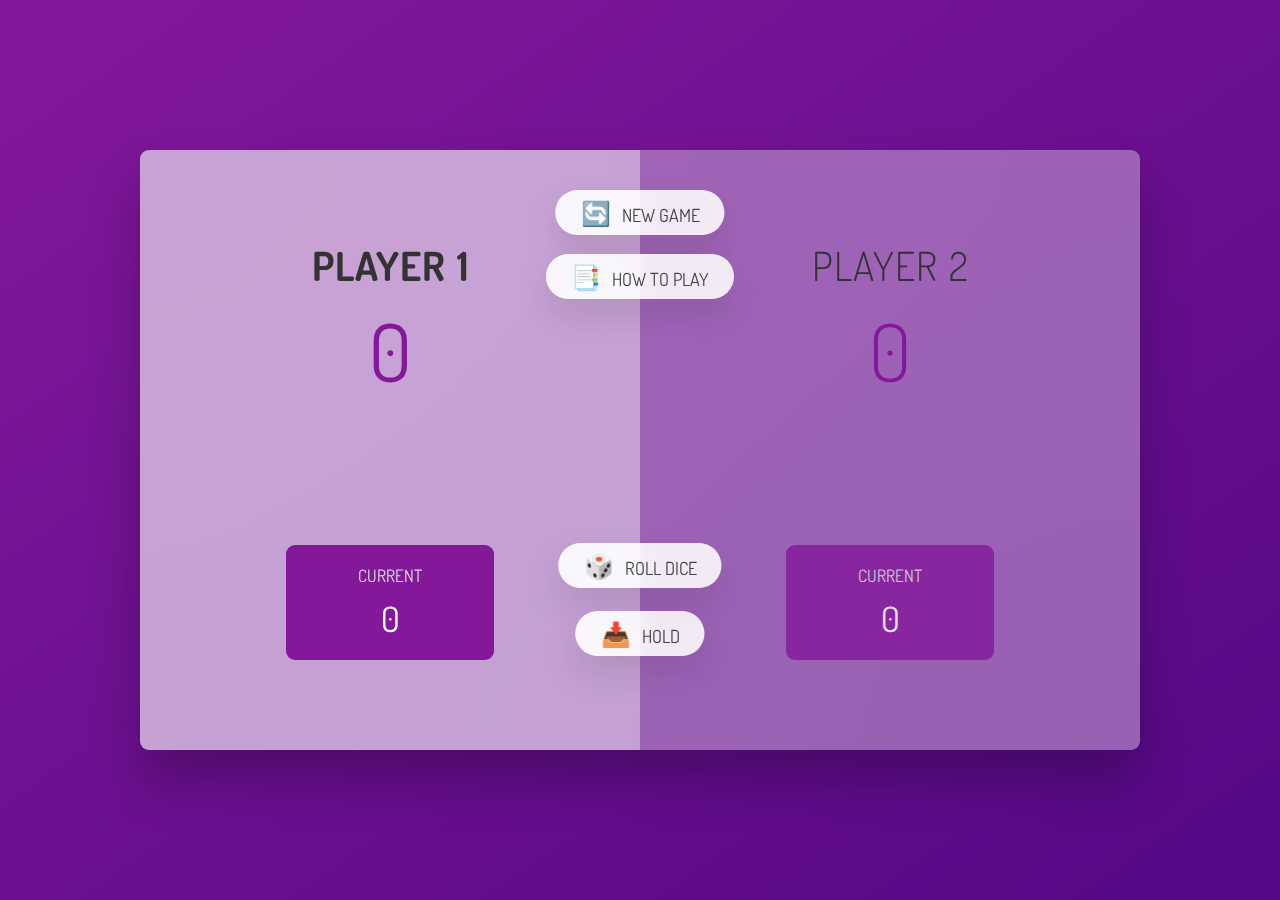
==== index.html @ c3b36866 "yay code" ====
<!DOCTYPE html>
<html lang="en">
	<head>
		<meta charset="UTF-8" />
		<meta
			name="viewport"
			content="width=device-width, initial-scale=1.0"
		/>
		<meta
			http-equiv="X-UA-Compatible"
			content="ie=edge"
		/>
		<link
			rel="stylesheet"
			href="style.css"
		/>
		<title>100 or Bust</title>
	</head>
	<body>
		<main>
			<section class="player player--0 player--active">
				<h2
					class="name"
					id="name--0"
				>
					Player 1
				</h2>
				<p
					class="score"
					id="score--0"
				>
					43
				</p>
				<div class="current">
					<p class="current-label">Current</p>
					<p
						class="current-score"
						id="current--0"
					>
						0
					</p>
				</div>
			</section>
			<section class="player player--1">
				<h2
					class="name"
					id="name--1"
				>
					Player 2
				</h2>
				<p
					class="score"
					id="score--1"
				>
					24
				</p>
				<div class="current">
					<p class="current-label">Current</p>
					<p
						class="current-score"
						id="current--1"
					>
						0
					</p>
				</div>
			</section>

			<img
				src="dice-5.png"
				alt="Playing dice"
				class="dice"
			/>
			<button class="btn btn--new">🔄 New Game</button>
			<button class="btn btn--howto show-modal">📑 How to Play</button>
			<button class="btn btn--roll">🎲 Roll Dice</button>
			<button class="btn btn--hold">📥 Hold</button>

			<div class="modal hidden">
				<button class="close-modal">&times;</button>
				<h1>How To Play 📑</h1>
				<p>
					Roll the dice to accumulate points.<br />
					If you roll a 1, you lose all your points and it's the next players turn. <br />
					You can protect your points by clicking the Hold button.<br />
					Clicking the hold button ends your turn. <br />
					The first player to reach 100 points wins the game!
				</p>
			</div>
			<div class="overlay hidden"></div>
		</main>
		<script src="script.js"></script>
	</body>
</html>
---- style.css ----
@import url('https://fonts.googleapis.com/css2?family=Dosis:wght@200..800&display=swap');

* {
  margin: 0;
  padding: 0;
  box-sizing: inherit;
}

html {
  font-size: 62.5%;
  box-sizing: border-box;
}

body {
  font-family: 'Dosis', sans-serif;
  font-weight: 400;
  height: 100vh;
  color: #333;
  background-image: linear-gradient(to top left, #530885 0%, #84189a 100%);
  display: flex;
  align-items: center;
  justify-content: center;
}

/* LAYOUT */
main {
  position: relative;
  width: 100rem;
  height: 60rem;
  background-color: rgba(255, 255, 255, 0.35);
  backdrop-filter: blur(200px);
  filter: blur();
  box-shadow: 0 3rem 5rem rgba(0, 0, 0, 0.25);
  border-radius: 9px;
  overflow: hidden;
  display: flex;
}

.player {
  flex: 50%;
  padding: 9rem;
  display: flex;
  flex-direction: column;
  align-items: center;
  transition: all 0.75s;
}

/* ELEMENTS */
.name {
  position: relative;
  font-size: 4rem;
  text-transform: uppercase;
  letter-spacing: 1px;
  word-spacing: 2px;
  font-weight: 300;
  margin-bottom: 1rem;
}

.score {
  font-size: 8rem;
  font-weight: 300;
  color: #84189a;
  margin-bottom: auto;
}

.player--active {
  background-color: rgba(255, 255, 255, 0.4);
}
.player--active .name {
  font-weight: 700;
}
.player--active .score {
  font-weight: 400;
}

.player--active .current {
  opacity: 1;
}

.current {
  background-color: #84189a;
  opacity: 0.8;
  border-radius: 9px;
  color: #fff;
  width: 65%;
  padding: 2rem;
  text-align: center;
  transition: all 0.75s;
}

.current-label {
  text-transform: uppercase;
  margin-bottom: 1rem;
  font-size: 1.7rem;
  color: #ddd;
}

.current-score {
  font-size: 3.5rem;
}

/* ABSOLUTE POSITIONED ELEMENTS */
.btn {
  position: absolute;
  left: 50%;
  transform: translateX(-50%);
  color: #444;
  background: none;
  border: none;
  font-family: inherit;
  font-size: 1.8rem;
  text-transform: uppercase;
  cursor: pointer;
  font-weight: 400;
  transition: all 0.2s;

  background-color: white;
  background-color: rgba(255, 255, 255, 0.8);
  backdrop-filter: blur(10px);

  padding: 0.7rem 2.5rem;
  border-radius: 50rem;
  box-shadow: 0 1.75rem 3.5rem rgba(0, 0, 0, 0.1);
}

.btn::first-letter {
  font-size: 2.4rem;
  display: inline-block;
  margin-right: 0.7rem;
}

.btn--new {
  top: 4rem;
}
.btn--howto {
  top: 10.4rem;
}
.btn--roll {
  top: 39.3rem;
}
.btn--hold {
  top: 46.1rem;
}

.btn:active {
  transform: translate(-50%, 3px);
  box-shadow: 0 1rem 2rem rgba(0, 0, 0, 0.15);
}

.btn:focus {
  outline: none;
}

.dice {
  position: absolute;
  left: 50%;
  top: 16.5rem;
  transform: translateX(-50%);
  height: 10rem;
  box-shadow: 0 2rem 5rem rgba(0, 0, 0, 0.4);
}

.player--winner {
  background-color: #e4a5f9;
}

.player--winner .name {
  font-weight: 700;
  color: #84189a;
}

.hidden {
  display: none;
}

.close-modal {
  position: absolute;
  top: 1.2rem;
  right: 2rem;
  font-size: 5rem;
  color: #333;
  cursor: pointer;
  border: none;
  background: none;
}

.modal {
  position: absolute;
  top: 50%;
  left: 50%;
  transform: translate(-50%, -50%);
  width: 70%;
  background-color: white;
  padding: 6rem;
  border-radius: 5px;
  box-shadow: 0 3rem 5rem rgba(0, 0, 0, 0.3);
  z-index: 10;

  h1 {
    margin-bottom: 2rem;
  }
  p {
    font-size: 1.75rem;
  }
}

.overlay {
  position: absolute;
  top: 0;
  left: 0;
  width: 100%;
  height: 100%;
  background-color: rgba(0, 0, 0, 0.6);
  backdrop-filter: blur(3px);
  z-index: 5;
}
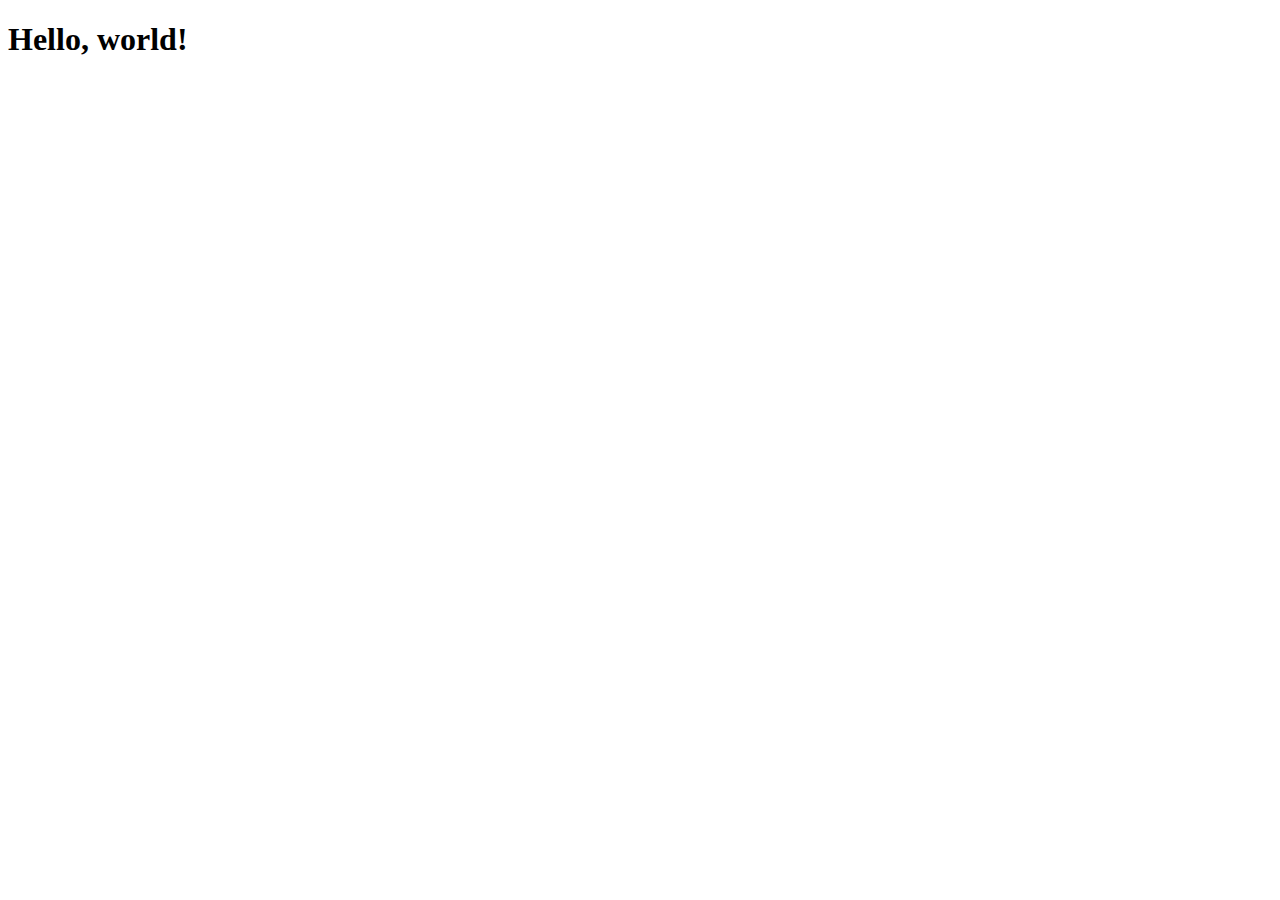
==== commit 367fb330: "move diceGame into directory" ====
--- a/index.html
+++ b/index.html
@@ -6,88 +6,9 @@
 			name="viewport"
 			content="width=device-width, initial-scale=1.0"
 		/>
-		<meta
-			http-equiv="X-UA-Compatible"
-			content="ie=edge"
-		/>
-		<link
-			rel="stylesheet"
-			href="style.css"
-		/>
-		<title>100 or Bust</title>
+		<title>Practice Projects</title>
 	</head>
 	<body>
-		<main>
-			<section class="player player--0 player--active">
-				<h2
-					class="name"
-					id="name--0"
-				>
-					Player 1
-				</h2>
-				<p
-					class="score"
-					id="score--0"
-				>
-					43
-				</p>
-				<div class="current">
-					<p class="current-label">Current</p>
-					<p
-						class="current-score"
-						id="current--0"
-					>
-						0
-					</p>
-				</div>
-			</section>
-			<section class="player player--1">
-				<h2
-					class="name"
-					id="name--1"
-				>
-					Player 2
-				</h2>
-				<p
-					class="score"
-					id="score--1"
-				>
-					24
-				</p>
-				<div class="current">
-					<p class="current-label">Current</p>
-					<p
-						class="current-score"
-						id="current--1"
-					>
-						0
-					</p>
-				</div>
-			</section>
-
-			<img
-				src="dice-5.png"
-				alt="Playing dice"
-				class="dice"
-			/>
-			<button class="btn btn--new">🔄 New Game</button>
-			<button class="btn btn--howto show-modal">📑 How to Play</button>
-			<button class="btn btn--roll">🎲 Roll Dice</button>
-			<button class="btn btn--hold">📥 Hold</button>
-
-			<div class="modal hidden">
-				<button class="close-modal">&times;</button>
-				<h1>How To Play 📑</h1>
-				<p>
-					Roll the dice to accumulate points.<br />
-					If you roll a 1, you lose all your points and it's the next players turn. <br />
-					You can protect your points by clicking the Hold button.<br />
-					Clicking the hold button ends your turn. <br />
-					The first player to reach 100 points wins the game!
-				</p>
-			</div>
-			<div class="overlay hidden"></div>
-		</main>
-		<script src="script.js"></script>
+		<h1>Hello, world!</h1>
 	</body>
 </html>
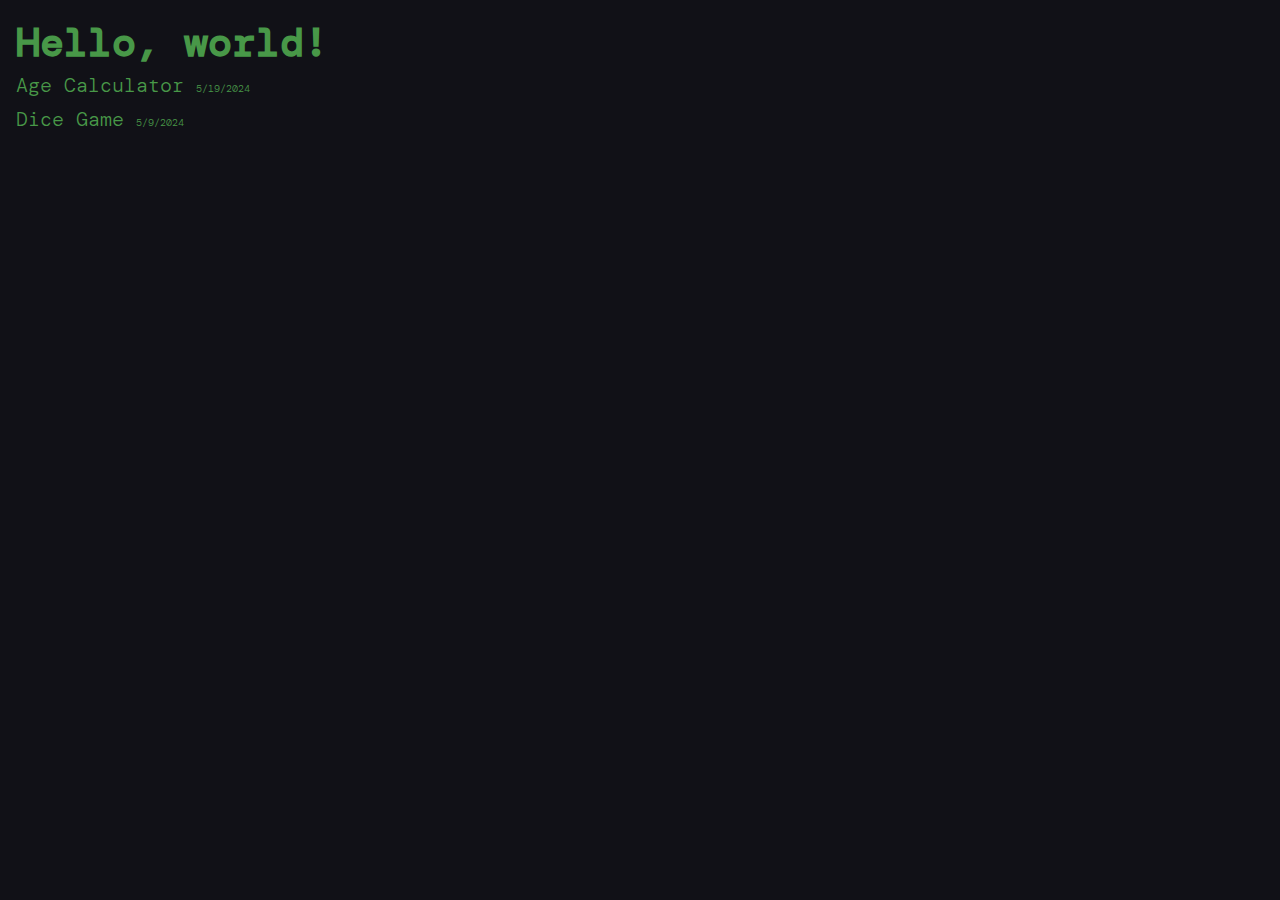
==== commit 79938a5d: "adds project links styles" ====
--- a/index.html
+++ b/index.html
@@ -6,9 +6,32 @@
 			name="viewport"
 			content="width=device-width, initial-scale=1.0"
 		/>
+		<link
+			rel="preconnect"
+			href="https://fonts.googleapis.com"
+		/>
+		<link
+			rel="preconnect"
+			href="https://fonts.gstatic.com"
+			crossorigin
+		/>
+		<link
+			href="https://fonts.googleapis.com/css2?family=DM+Mono:ital,wght@0,300;0,400;0,500;1,300;1,400;1,500&display=swap"
+			rel="stylesheet"
+		/>
+		<link
+			rel="stylesheet"
+			href="main.css"
+		/>
 		<title>Practice Projects</title>
 	</head>
 	<body>
 		<h1>Hello, world!</h1>
+		<ul class="project-links">
+			<li>
+				<a href="/ageCalculator/index.html">Age Calculator</a><span class="project-updated">5/19/2024</span>
+			</li>
+			<li><a href="/diceGame/index.html">Dice Game</a><span class="project-updated">5/9/2024</span></li>
+		</ul>
 	</body>
 </html>
--- a/main.css
+++ b/main.css
@@ -0,0 +1,48 @@
+@import "reset.css";
+
+:root {
+	--lime: rgb(72, 152, 72);
+	--off-black: rgb(17, 17, 23);
+	color: var(--lime);
+	background-color: var(--off-black);
+	font-family: "DM Mono", monospace;
+	font-optical-sizing: auto;
+	font-style: normal;
+	font-weight: 300;
+}
+
+body {
+	padding-inline-start: 1rem;
+	padding-block-start: 1rem;
+}
+
+h1 {
+	font-size: 2.5rem;
+	font-weight: 700;
+}
+
+li {
+	list-style: none;
+	padding-block: 0.25rem;
+}
+
+a {
+	text-decoration: none;
+	color: var(--lime);
+
+	&:hover {
+		text-decoration: underline;
+		color: rgb(40, 146, 175);
+	}
+}
+
+.project-links {
+	span.project-updated {
+		font-size: 0.625rem;
+		padding-inline-start: 0.75rem;
+	}
+
+	a {
+		font-size: 1.25rem;
+	}
+}
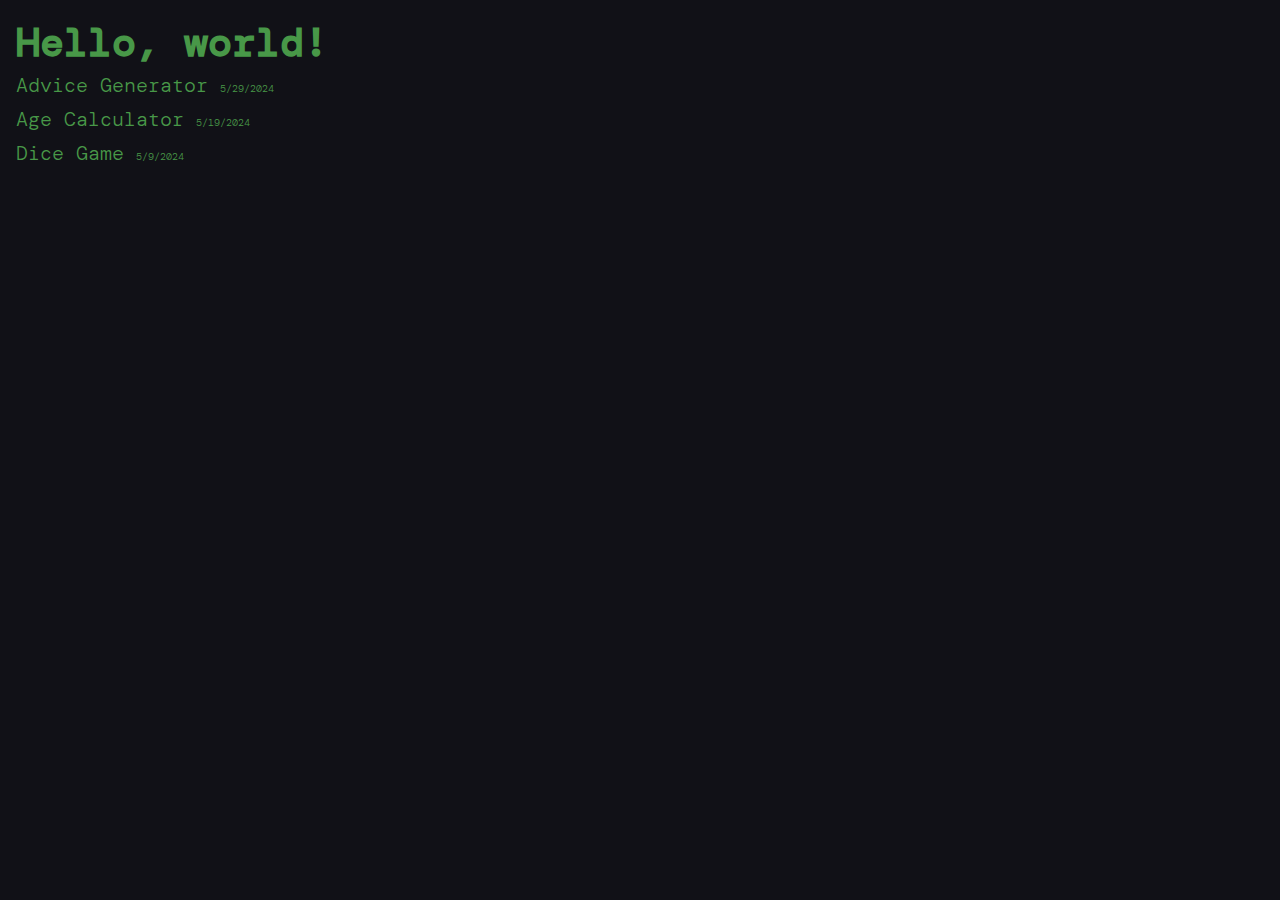
==== commit 990fd034: "adjusts directories updates README" ====
--- a/index.html
+++ b/index.html
@@ -29,9 +29,17 @@
 		<h1>Hello, world!</h1>
 		<ul class="project-links">
 			<li>
-				<a href="/ageCalculator/index.html">Age Calculator</a><span class="project-updated">5/19/2024</span>
+				<a href="./practiceProjects/adviceGenerator/index.html">Advice Generator</a
+				><span class="project-updated">5/29/2024</span>
 			</li>
-			<li><a href="/diceGame/index.html">Dice Game</a><span class="project-updated">5/9/2024</span></li>
+			<li>
+				<a href="./practiceProjects/ageCalculator/index.html">Age Calculator</a
+				><span class="project-updated">5/19/2024</span>
+			</li>
+			<li>
+				<a href="./practiceProjects/diceGame/index.html">Dice Game</a
+				><span class="project-updated">5/9/2024</span>
+			</li>
 		</ul>
 	</body>
 </html>
